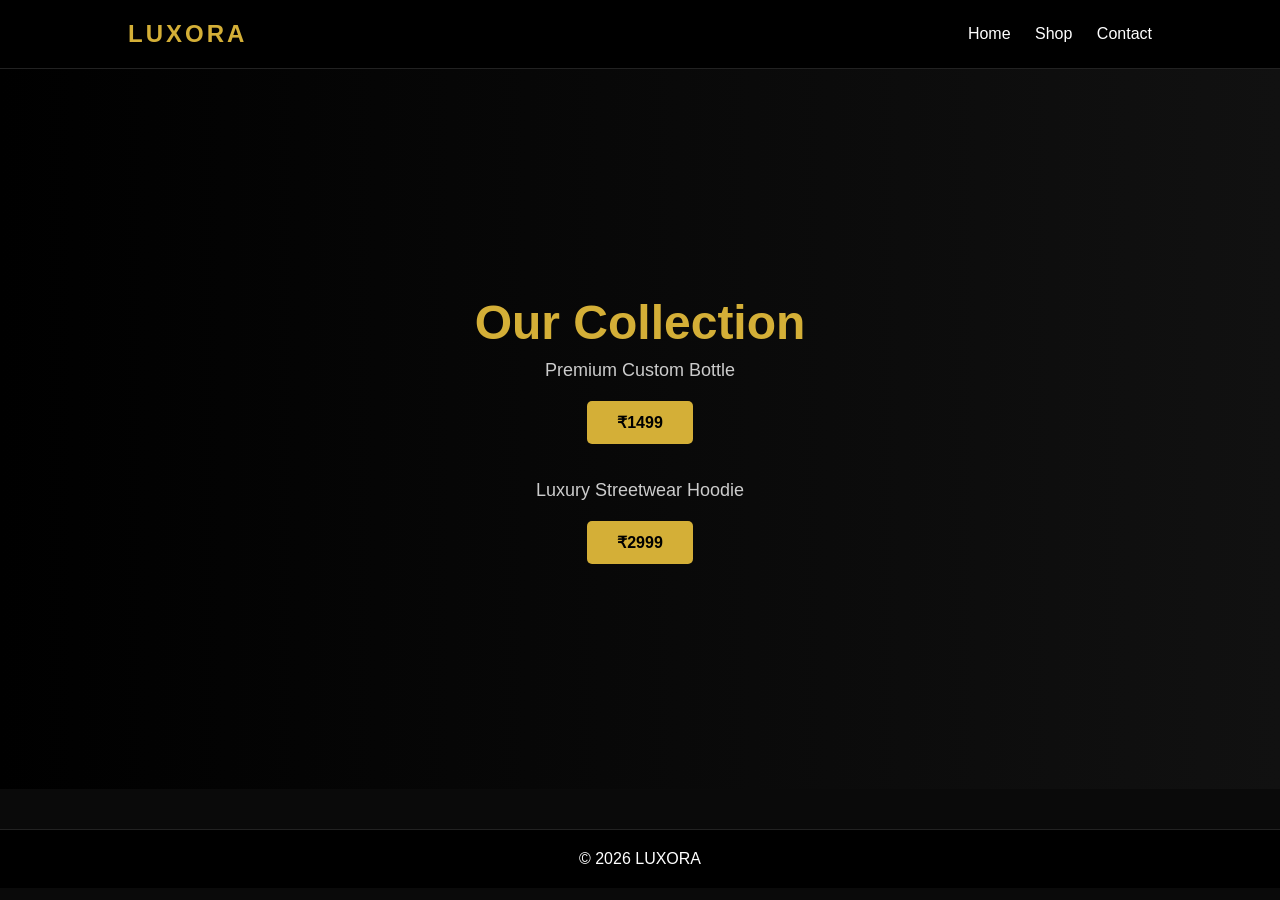
==== shop.html @ f888844c "Add initial shop.html file with basic structure" ====
<!DOCTYPE html>
<html>
<head>
<title>Shop | LUXORA</title>
<link rel="stylesheet" href="style.css">
</head>

<body>

<header>
<h1 class="logo">LUXORA</h1>

<nav>
<a href="index.html">Home</a>
<a href="shop.html">Shop</a>
<a href="contact.html">Contact</a>
</nav>
</header>

<section class="hero">

<h2>Our Collection</h2>

<p>Premium Custom Bottle</p>
<a class="btn">₹1499</a>

<br><br>

<p>Luxury Streetwear Hoodie</p>
<a class="btn">₹2999</a>

</section>

<footer>
<p>© 2026 LUXORA</p>
</footer>

</body>
</html>
---- style.css ----
*{
margin:0;
padding:0;
box-sizing:border-box;
font-family:Arial, sans-serif;
}

body{
background:#0a0a0a;
color:white;
}

/* Header */

header{
display:flex;
justify-content:space-between;
align-items:center;
padding:20px 10%;
background:#000;
border-bottom:1px solid #222;
}

.logo{
color:#d4af37;
font-size:24px;
letter-spacing:3px;
}

nav a{
color:white;
text-decoration:none;
margin-left:20px;
transition:0.3s;
}

nav a:hover{
color:#d4af37;
}

/* Hero Section */

.hero{
height:80vh;
display:flex;
flex-direction:column;
justify-content:center;
align-items:center;
text-align:center;
background:linear-gradient(to right,#000,#111);
}

.hero h2{
font-size:48px;
color:#d4af37;
margin-bottom:10px;
}

.hero p{
font-size:18px;
margin-bottom:20px;
color:#ccc;
}

.btn{
padding:12px 30px;
background:#d4af37;
color:black;
text-decoration:none;
font-weight:bold;
border-radius:5px;
transition:0.3s;
}

.btn:hover{
background:white;
}

/* Footer */

footer{
text-align:center;
padding:20px;
background:#000;
border-top:1px solid #222;
margin-top:40px;
}
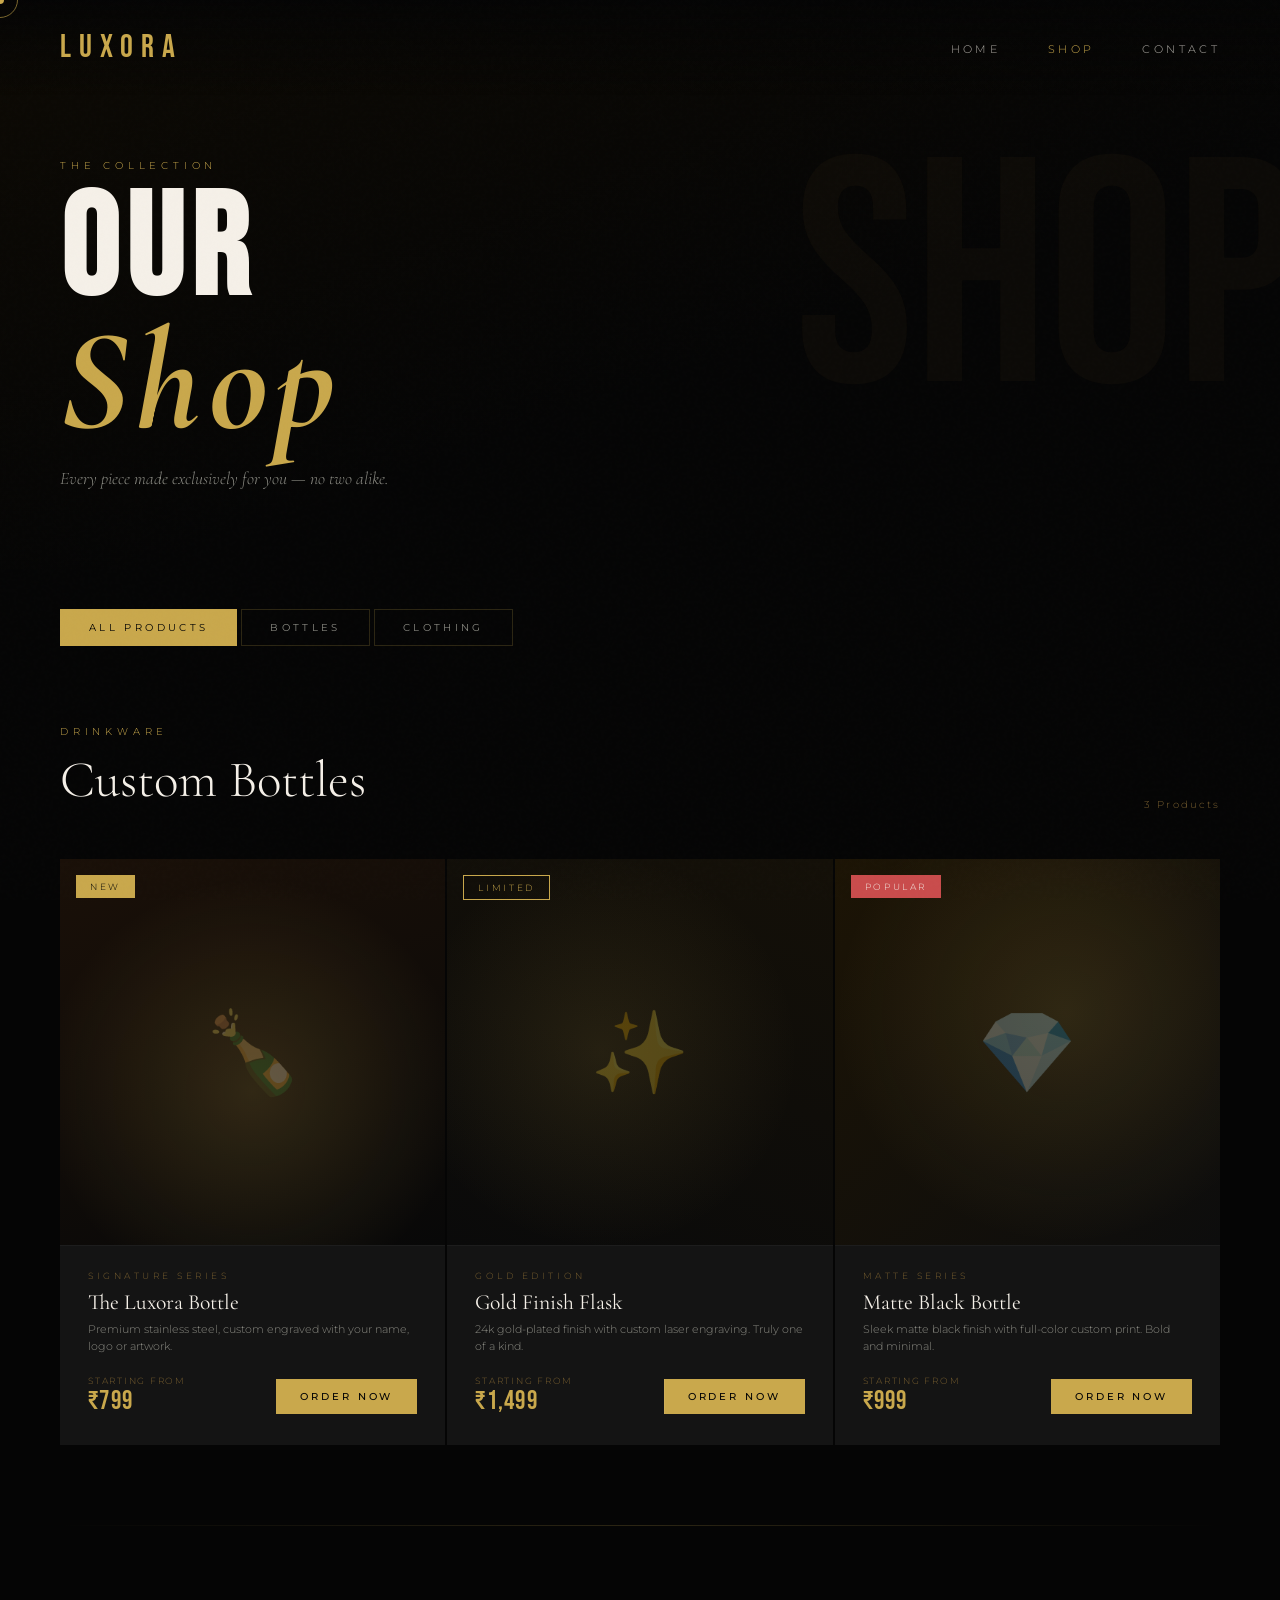
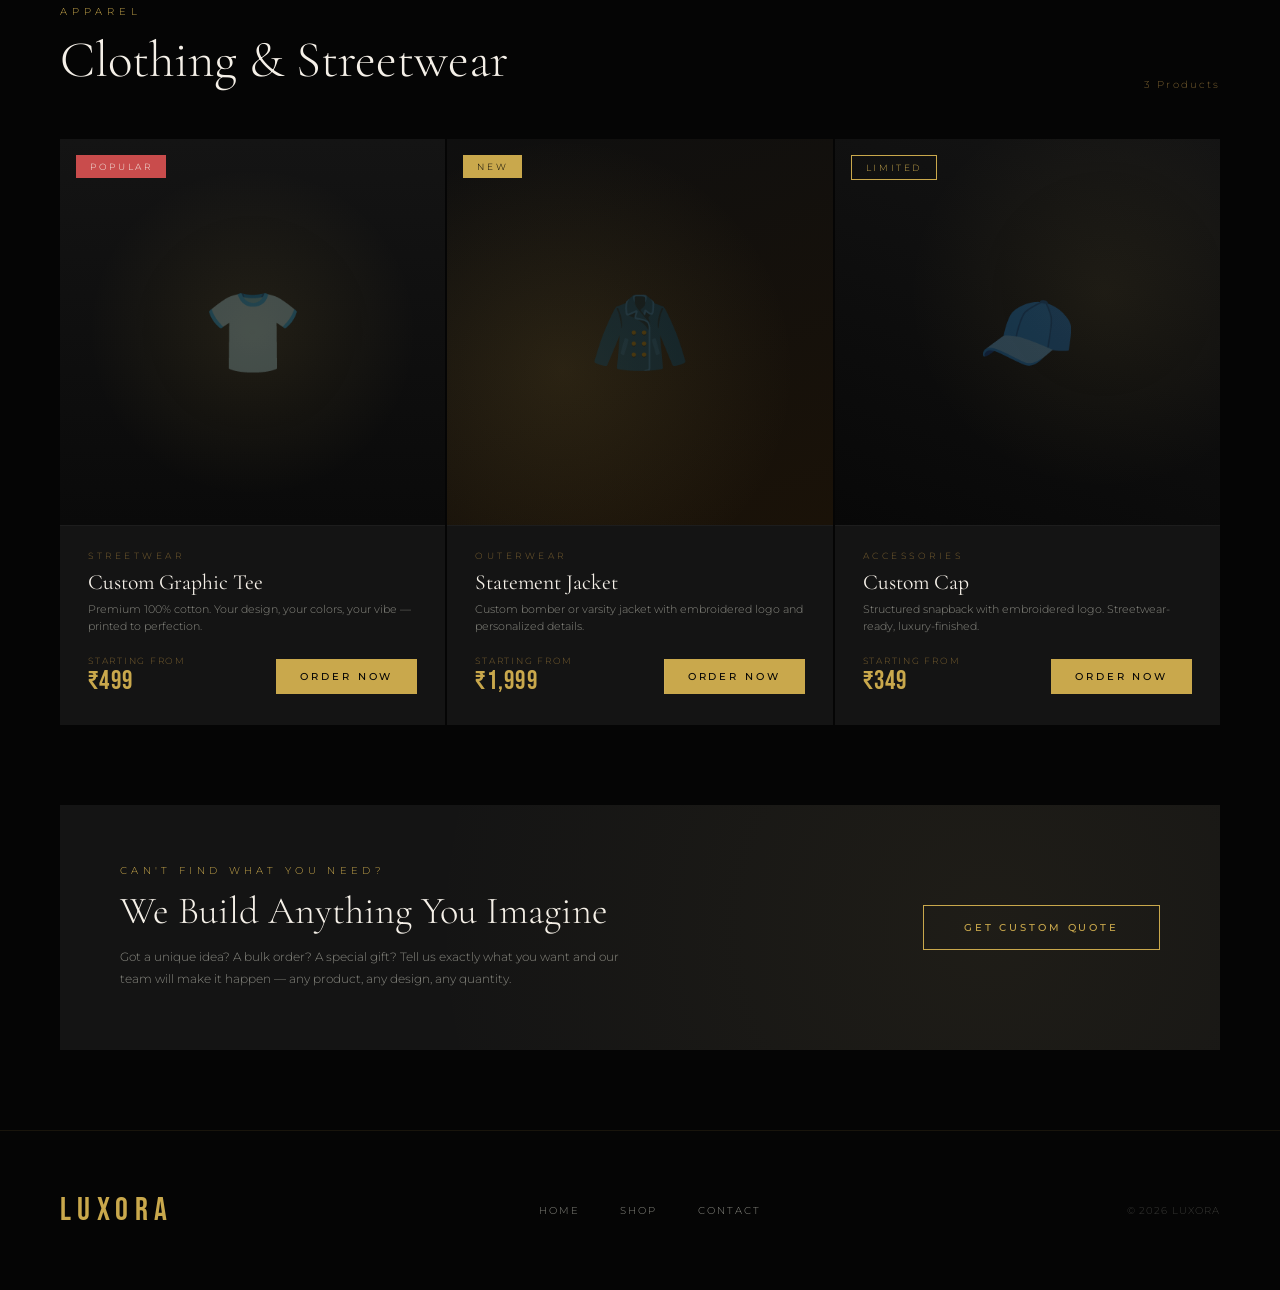
==== commit 257969a4: "Shop.html" ====
--- a/shop.html
+++ b/shop.html
@@ -1,39 +1,394 @@
 <!DOCTYPE html>
-<html>
+<html lang="en">
 <head>
-<title>Shop | LUXORA</title>
-<link rel="stylesheet" href="style.css">
+  <meta charset="UTF-8"/>
+  <meta name="viewport" content="width=device-width, initial-scale=1.0"/>
+  <title>LUXORA | Shop</title>
+  <link href="https://fonts.googleapis.com/css2?family=Cormorant+Garamond:ital,wght@0,300;0,400;0,600;1,300;1,400&family=Bebas+Neue&family=Montserrat:wght@200;300;400;500&display=swap" rel="stylesheet"/>
+  <style>
+    :root {
+      --gold: #c9a84c;
+      --gold-light: #e8c97a;
+      --gold-dim: #7a6030;
+      --black: #050505;
+      --dark: #0d0d0d;
+      --dark2: #141414;
+      --white: #f5f0e8;
+      --gray: #888880;
+    }
+    *, *::before, *::after { margin: 0; padding: 0; box-sizing: border-box; }
+    html { scroll-behavior: smooth; }
+    body { background: var(--black); color: var(--white); font-family: 'Montserrat', sans-serif; font-weight: 300; overflow-x: hidden; cursor: none; }
+
+    .cursor { position: fixed; width: 8px; height: 8px; background: var(--gold); border-radius: 50%; pointer-events: none; z-index: 9999; transform: translate(-50%,-50%); }
+    .cursor-ring { position: fixed; width: 36px; height: 36px; border: 1px solid var(--gold); border-radius: 50%; pointer-events: none; z-index: 9998; transform: translate(-50%,-50%); transition: all 0.15s ease; opacity: 0.6; }
+
+    body::before { content:''; position:fixed; inset:0; background-image:url("data:image/svg+xml,%3Csvg viewBox='0 0 256 256' xmlns='http://www.w3.org/2000/svg'%3E%3Cfilter id='noise'%3E%3CfeTurbulence type='fractalNoise' baseFrequency='0.9' numOctaves='4' stitchTiles='stitch'/%3E%3C/filter%3E%3Crect width='100%25' height='100%25' filter='url(%23noise)' opacity='0.04'/%3E%3C/svg%3E"); pointer-events:none; z-index:1000; opacity:0.35; }
+
+    nav { position:fixed; top:0; left:0; right:0; z-index:500; display:flex; justify-content:space-between; align-items:center; padding:28px 60px; background:linear-gradient(to bottom,rgba(5,5,5,0.95),transparent); }
+    .nav-logo { font-family:'Bebas Neue',sans-serif; font-size:2rem; letter-spacing:0.25em; color:var(--gold); text-decoration:none; }
+    .nav-links { display:flex; gap:48px; list-style:none; }
+    .nav-links a { font-family:'Montserrat',sans-serif; font-weight:300; font-size:0.7rem; letter-spacing:0.3em; text-transform:uppercase; color:var(--white); text-decoration:none; opacity:0.7; transition:opacity 0.3s, color 0.3s; }
+    .nav-links a:hover, .nav-links a.active { opacity:1; color:var(--gold); }
+
+    /* PAGE HERO */
+    .page-hero { padding: 160px 60px 80px; background: linear-gradient(160deg, #0d0a04 0%, var(--black) 60%); position: relative; overflow: hidden; }
+    .page-hero::before { content:'SHOP'; position:absolute; right:-20px; top:50%; transform:translateY(-50%); font-family:'Bebas Neue',sans-serif; font-size:20rem; color:rgba(201,168,76,0.03); line-height:1; pointer-events:none; }
+    .page-hero-label { font-size:0.6rem; letter-spacing:0.5em; text-transform:uppercase; color:var(--gold); margin-bottom:16px; display:block; opacity:0; animation:fadeUp 0.8s ease forwards 0.2s; }
+    .page-hero-title { font-family:'Bebas Neue',sans-serif; font-size:clamp(4rem,12vw,9rem); letter-spacing:0.05em; line-height:0.9; opacity:0; animation:fadeUp 0.8s ease forwards 0.4s; }
+    .page-hero-title em { font-family:'Cormorant Garamond',serif; font-style:italic; color:var(--gold); }
+    .page-hero-sub { font-family:'Cormorant Garamond',serif; font-style:italic; color:var(--gray); font-size:1.1rem; margin-top:20px; opacity:0; animation:fadeUp 0.8s ease forwards 0.6s; }
+
+    @keyframes fadeUp { from{opacity:0;transform:translateY(30px)} to{opacity:1;transform:translateY(0)} }
+
+    /* FILTER TABS */
+    .filter-wrap { padding: 40px 60px 0; display:flex; gap:4px; }
+    .filter-btn { font-family:'Montserrat',sans-serif; font-size:0.6rem; letter-spacing:0.35em; text-transform:uppercase; padding:12px 28px; border:1px solid rgba(201,168,76,0.2); background:transparent; color:var(--gray); cursor:pointer; transition:all 0.3s; }
+    .filter-btn:hover { border-color:var(--gold); color:var(--white); }
+    .filter-btn.active { background:var(--gold); color:var(--black); border-color:var(--gold); }
+
+    /* SECTION */
+    .shop-section { padding: 80px 60px; }
+    .shop-section-header { display:flex; justify-content:space-between; align-items:flex-end; margin-bottom:48px; }
+    .section-label { font-size:0.6rem; letter-spacing:0.5em; text-transform:uppercase; color:var(--gold); margin-bottom:12px; display:block; }
+    .section-title { font-family:'Cormorant Garamond',serif; font-size:clamp(2rem,4vw,3.5rem); font-weight:300; }
+    .section-count { font-size:0.65rem; letter-spacing:0.2em; color:var(--gold-dim); }
+
+    /* PRODUCT GRID */
+    .product-grid { display:grid; grid-template-columns:repeat(3,1fr); gap:2px; }
+
+    .product-card { background:var(--dark2); position:relative; overflow:hidden; cursor:none; }
+    .product-card-inner { position:relative; }
+    .product-img {
+      aspect-ratio:1/1;
+      position:relative;
+      overflow:hidden;
+      display:flex;
+      align-items:center;
+      justify-content:center;
+    }
+    .product-img-bg { position:absolute; inset:0; transition:transform 0.6s ease; }
+    .product-card:hover .product-img-bg { transform:scale(1.08); }
+    .product-emoji { font-size:5rem; position:relative; z-index:1; opacity:0.25; transition:opacity 0.4s, transform 0.4s; }
+    .product-card:hover .product-emoji { opacity:0.4; transform:scale(1.1); }
+
+    /* unique bg per card */
+    .bg-b1 { background: radial-gradient(circle at 50% 60%, rgba(201,168,76,0.18) 0%, transparent 70%), linear-gradient(160deg,#1a1008,#080808); }
+    .bg-b2 { background: radial-gradient(circle at 40% 50%, rgba(201,168,76,0.12) 0%, transparent 65%), linear-gradient(200deg,#141008,#0a0a0a); }
+    .bg-b3 { background: radial-gradient(circle at 60% 40%, rgba(201,168,76,0.15) 0%, transparent 70%), linear-gradient(140deg,#1c1405,#0d0d0d); }
+    .bg-c1 { background: radial-gradient(circle at 50% 50%, rgba(201,168,76,0.1) 0%, transparent 60%), linear-gradient(180deg,#141414,#0a0a0a); }
+    .bg-c2 { background: radial-gradient(circle at 30% 60%, rgba(201,168,76,0.12) 0%, transparent 65%), linear-gradient(160deg,#0f0f0f,#1a1208); }
+    .bg-c3 { background: radial-gradient(circle at 70% 40%, rgba(201,168,76,0.08) 0%, transparent 55%), linear-gradient(200deg,#141414,#080808); }
+
+    .product-badge { position:absolute; top:16px; left:16px; font-size:0.55rem; letter-spacing:0.3em; text-transform:uppercase; padding:6px 14px; z-index:2; }
+    .badge-new { background:var(--gold); color:var(--black); }
+    .badge-hot { background:#c94c4c; color:var(--white); }
+    .badge-ltd { background:transparent; border:1px solid var(--gold); color:var(--gold); }
+
+    .product-info { padding:24px 28px 28px; border-top:1px solid rgba(255,255,255,0.04); }
+    .product-category { font-size:0.55rem; letter-spacing:0.4em; text-transform:uppercase; color:var(--gold-dim); margin-bottom:8px; }
+    .product-name { font-family:'Cormorant Garamond',serif; font-size:1.35rem; font-weight:400; color:var(--white); margin-bottom:6px; }
+    .product-tagline { font-size:0.68rem; color:var(--gray); line-height:1.6; margin-bottom:20px; }
+    .product-footer { display:flex; justify-content:space-between; align-items:center; }
+    .product-price { }
+    .price-from { font-size:0.55rem; letter-spacing:0.2em; text-transform:uppercase; color:var(--gold-dim); display:block; }
+    .price-value { font-family:'Bebas Neue',sans-serif; font-size:1.6rem; color:var(--gold); letter-spacing:0.05em; }
+    .price-note { font-size:0.55rem; color:var(--gold-dim); }
+
+    .btn-order { font-family:'Montserrat',sans-serif; font-size:0.6rem; font-weight:500; letter-spacing:0.3em; text-transform:uppercase; text-decoration:none; padding:12px 24px; background:var(--gold); color:var(--black); transition:all 0.3s; position:relative; overflow:hidden; border:none; cursor:pointer; }
+    .btn-order::before { content:''; position:absolute; inset:0; background:var(--white); transform:translateX(-100%); transition:transform 0.3s; }
+    .btn-order:hover::before { transform:translateX(0); }
+    .btn-order span { position:relative; z-index:1; }
+
+    .product-overlay { position:absolute; inset:0; border:1px solid transparent; pointer-events:none; transition:border-color 0.4s; }
+    .product-card:hover .product-overlay { border-color:rgba(201,168,76,0.3); }
+
+    /* DIVIDER */
+    .section-divider { margin: 0 60px; height:1px; background:linear-gradient(to right, transparent, rgba(201,168,76,0.2), transparent); }
+
+    /* CUSTOM BANNER */
+    .custom-banner { margin:0 60px 80px; background:var(--dark2); padding:60px; display:grid; grid-template-columns:1fr auto; gap:40px; align-items:center; position:relative; overflow:hidden; }
+    .custom-banner::before { content:''; position:absolute; inset:0; background:radial-gradient(circle at 80% 50%, rgba(201,168,76,0.06) 0%, transparent 60%); }
+    .custom-banner-tag { font-size:0.6rem; letter-spacing:0.45em; text-transform:uppercase; color:var(--gold); margin-bottom:12px; display:block; }
+    .custom-banner-title { font-family:'Cormorant Garamond',serif; font-size:clamp(1.5rem,3vw,2.5rem); font-weight:300; margin-bottom:12px; }
+    .custom-banner-text { font-size:0.75rem; color:var(--gray); line-height:1.8; max-width:500px; }
+    .btn-outline { font-family:'Montserrat',sans-serif; font-size:0.6rem; font-weight:500; letter-spacing:0.3em; text-transform:uppercase; text-decoration:none; padding:16px 40px; border:1px solid var(--gold); color:var(--gold); transition:all 0.3s; white-space:nowrap; }
+    .btn-outline:hover { background:var(--gold); color:var(--black); }
+
+    /* FOOTER */
+    footer { background:var(--black); padding:60px; border-top:1px solid rgba(201,168,76,0.1); display:flex; justify-content:space-between; align-items:center; }
+    .footer-logo { font-family:'Bebas Neue',sans-serif; font-size:2rem; letter-spacing:0.2em; color:var(--gold); }
+    .footer-links-row { display:flex; gap:40px; }
+    .footer-links-row a { font-size:0.65rem; letter-spacing:0.2em; text-transform:uppercase; color:var(--gray); text-decoration:none; transition:color 0.3s; }
+    .footer-links-row a:hover { color:var(--gold); }
+    .footer-copy { font-size:0.6rem; color:rgba(136,136,128,0.4); letter-spacing:0.1em; }
+
+    /* Reveal */
+    .reveal { opacity:0; transform:translateY(30px); transition:opacity 0.7s ease, transform 0.7s ease; }
+    .reveal.visible { opacity:1; transform:translateY(0); }
+
+    @media(max-width:768px){
+      nav{padding:24px;}
+      .nav-links{gap:20px;}
+      .page-hero{padding:120px 24px 60px;}
+      .filter-wrap{padding:32px 24px 0; flex-wrap:wrap;}
+      .shop-section{padding:60px 24px;}
+      .product-grid{grid-template-columns:1fr;}
+      .section-divider{margin:0 24px;}
+      .custom-banner{margin:0 24px 60px; grid-template-columns:1fr; padding:40px 24px;}
+      footer{flex-direction:column; gap:24px; padding:40px 24px; text-align:center;}
+      .footer-links-row{flex-wrap:wrap; justify-content:center;}
+    }
+  </style>
 </head>
-
 <body>
 
-<header>
-<h1 class="logo">LUXORA</h1>
+<div class="cursor" id="cursor"></div>
+<div class="cursor-ring" id="cursorRing"></div>
 
 <nav>
-<a href="index.html">Home</a>
-<a href="shop.html">Shop</a>
-<a href="contact.html">Contact</a>
+  <a href="index.html" class="nav-logo">LUXORA</a>
+  <ul class="nav-links">
+    <li><a href="index.html">Home</a></li>
+    <li><a href="shop.html" class="active">Shop</a></li>
+    <li><a href="contact.html">Contact</a></li>
+  </ul>
 </nav>
-</header>
-
-<section class="hero">
-
-<h2>Our Collection</h2>
-
-<p>Premium Custom Bottle</p>
-<a class="btn">₹1499</a>
-
-<br><br>
-
-<p>Luxury Streetwear Hoodie</p>
-<a class="btn">₹2999</a>
-
+
+<!-- PAGE HERO -->
+<div class="page-hero">
+  <span class="page-hero-label">The Collection</span>
+  <h1 class="page-hero-title">OUR<br><em>Shop</em></h1>
+  <p class="page-hero-sub">Every piece made exclusively for you — no two alike.</p>
+</div>
+
+<!-- FILTER TABS -->
+<div class="filter-wrap reveal">
+  <button class="filter-btn active" onclick="filterProducts('all',this)">All Products</button>
+  <button class="filter-btn" onclick="filterProducts('bottles',this)">Bottles</button>
+  <button class="filter-btn" onclick="filterProducts('clothing',this)">Clothing</button>
+</div>
+
+<!-- BOTTLES SECTION -->
+<section class="shop-section" id="sec-bottles">
+  <div class="shop-section-header reveal">
+    <div>
+      <span class="section-label">Drinkware</span>
+      <h2 class="section-title">Custom Bottles</h2>
+    </div>
+    <span class="section-count">3 Products</span>
+  </div>
+  <div class="product-grid reveal">
+
+    <div class="product-card" data-cat="bottles">
+      <div class="product-card-inner">
+        <div class="product-img">
+          <div class="product-img-bg bg-b1"></div>
+          <div class="product-emoji">🍾</div>
+        </div>
+        <span class="product-badge badge-new">New</span>
+        <div class="product-overlay"></div>
+        <div class="product-info">
+          <div class="product-category">Signature Series</div>
+          <div class="product-name">The Luxora Bottle</div>
+          <div class="product-tagline">Premium stainless steel, custom engraved with your name, logo or artwork.</div>
+          <div class="product-footer">
+            <div class="product-price">
+              <span class="price-from">Starting from</span>
+              <span class="price-value">₹799</span>
+            </div>
+            <a href="contact.html" class="btn-order"><span>Order Now</span></a>
+          </div>
+        </div>
+      </div>
+    </div>
+
+    <div class="product-card" data-cat="bottles">
+      <div class="product-card-inner">
+        <div class="product-img">
+          <div class="product-img-bg bg-b2"></div>
+          <div class="product-emoji">✨</div>
+        </div>
+        <span class="product-badge badge-ltd">Limited</span>
+        <div class="product-overlay"></div>
+        <div class="product-info">
+          <div class="product-category">Gold Edition</div>
+          <div class="product-name">Gold Finish Flask</div>
+          <div class="product-tagline">24k gold-plated finish with custom laser engraving. Truly one of a kind.</div>
+          <div class="product-footer">
+            <div class="product-price">
+              <span class="price-from">Starting from</span>
+              <span class="price-value">₹1,499</span>
+            </div>
+            <a href="contact.html" class="btn-order"><span>Order Now</span></a>
+          </div>
+        </div>
+      </div>
+    </div>
+
+    <div class="product-card" data-cat="bottles">
+      <div class="product-card-inner">
+        <div class="product-img">
+          <div class="product-img-bg bg-b3"></div>
+          <div class="product-emoji">💎</div>
+        </div>
+        <span class="product-badge badge-hot">Popular</span>
+        <div class="product-overlay"></div>
+        <div class="product-info">
+          <div class="product-category">Matte Series</div>
+          <div class="product-name">Matte Black Bottle</div>
+          <div class="product-tagline">Sleek matte black finish with full-color custom print. Bold and minimal.</div>
+          <div class="product-footer">
+            <div class="product-price">
+              <span class="price-from">Starting from</span>
+              <span class="price-value">₹999</span>
+            </div>
+            <a href="contact.html" class="btn-order"><span>Order Now</span></a>
+          </div>
+        </div>
+      </div>
+    </div>
+
+  </div>
 </section>
 
+<div class="section-divider"></div>
+
+<!-- CLOTHING SECTION -->
+<section class="shop-section" id="sec-clothing">
+  <div class="shop-section-header reveal">
+    <div>
+      <span class="section-label">Apparel</span>
+      <h2 class="section-title">Clothing & Streetwear</h2>
+    </div>
+    <span class="section-count">3 Products</span>
+  </div>
+  <div class="product-grid reveal">
+
+    <div class="product-card" data-cat="clothing">
+      <div class="product-card-inner">
+        <div class="product-img">
+          <div class="product-img-bg bg-c1"></div>
+          <div class="product-emoji">👕</div>
+        </div>
+        <span class="product-badge badge-hot">Popular</span>
+        <div class="product-overlay"></div>
+        <div class="product-info">
+          <div class="product-category">Streetwear</div>
+          <div class="product-name">Custom Graphic Tee</div>
+          <div class="product-tagline">Premium 100% cotton. Your design, your colors, your vibe — printed to perfection.</div>
+          <div class="product-footer">
+            <div class="product-price">
+              <span class="price-from">Starting from</span>
+              <span class="price-value">₹499</span>
+            </div>
+            <a href="contact.html" class="btn-order"><span>Order Now</span></a>
+          </div>
+        </div>
+      </div>
+    </div>
+
+    <div class="product-card" data-cat="clothing">
+      <div class="product-card-inner">
+        <div class="product-img">
+          <div class="product-img-bg bg-c2"></div>
+          <div class="product-emoji">🧥</div>
+        </div>
+        <span class="product-badge badge-new">New</span>
+        <div class="product-overlay"></div>
+        <div class="product-info">
+          <div class="product-category">Outerwear</div>
+          <div class="product-name">Statement Jacket</div>
+          <div class="product-tagline">Custom bomber or varsity jacket with embroidered logo and personalized details.</div>
+          <div class="product-footer">
+            <div class="product-price">
+              <span class="price-from">Starting from</span>
+              <span class="price-value">₹1,999</span>
+            </div>
+            <a href="contact.html" class="btn-order"><span>Order Now</span></a>
+          </div>
+        </div>
+      </div>
+    </div>
+
+    <div class="product-card" data-cat="clothing">
+      <div class="product-card-inner">
+        <div class="product-img">
+          <div class="product-img-bg bg-c3"></div>
+          <div class="product-emoji">🧢</div>
+        </div>
+        <span class="product-badge badge-ltd">Limited</span>
+        <div class="product-overlay"></div>
+        <div class="product-info">
+          <div class="product-category">Accessories</div>
+          <div class="product-name">Custom Cap</div>
+          <div class="product-tagline">Structured snapback with embroidered logo. Streetwear-ready, luxury-finished.</div>
+          <div class="product-footer">
+            <div class="product-price">
+              <span class="price-from">Starting from</span>
+              <span class="price-value">₹349</span>
+            </div>
+            <a href="contact.html" class="btn-order"><span>Order Now</span></a>
+          </div>
+        </div>
+      </div>
+    </div>
+
+  </div>
+</section>
+
+<!-- CUSTOM BANNER -->
+<div class="custom-banner reveal">
+  <div>
+    <span class="custom-banner-tag">Can't find what you need?</span>
+    <h3 class="custom-banner-title">We Build Anything You Imagine</h3>
+    <p class="custom-banner-text">Got a unique idea? A bulk order? A special gift? Tell us exactly what you want and our team will make it happen — any product, any design, any quantity.</p>
+  </div>
+  <a href="contact.html" class="btn-outline">Get Custom Quote</a>
+</div>
+
 <footer>
-<p>© 2026 LUXORA</p>
+  <div class="footer-logo">LUXORA</div>
+  <div class="footer-links-row">
+    <a href="index.html">Home</a>
+    <a href="shop.html">Shop</a>
+    <a href="contact.html">Contact</a>
+  </div>
+  <span class="footer-copy">© 2026 LUXORA</span>
 </footer>
 
+<script>
+  // Cursor
+  const cursor = document.getElementById('cursor');
+  const ring = document.getElementById('cursorRing');
+  let mx=0,my=0,rx=0,ry=0;
+  document.addEventListener('mousemove', e=>{mx=e.clientX;my=e.clientY;});
+  function animCursor(){
+    cursor.style.left=mx+'px';cursor.style.top=my+'px';
+    rx+=(mx-rx)*0.12;ry+=(my-ry)*0.12;
+    ring.style.left=rx+'px';ring.style.top=ry+'px';
+    requestAnimationFrame(animCursor);
+  }
+  animCursor();
+
+  // Filter
+  function filterProducts(cat, btn) {
+    document.querySelectorAll('.filter-btn').forEach(b=>b.classList.remove('active'));
+    btn.classList.add('active');
+    const bottlesSec = document.getElementById('sec-bottles');
+    const clothingSec = document.getElementById('sec-clothing');
+    if(cat==='all'){bottlesSec.style.display='block';clothingSec.style.display='block';}
+    else if(cat==='bottles'){bottlesSec.style.display='block';clothingSec.style.display='none';}
+    else{bottlesSec.style.display='none';clothingSec.style.display='block';}
+  }
+
+  // Reveal
+  const obs = new IntersectionObserver((entries)=>{
+    entries.forEach((e,i)=>{
+      if(e.isIntersecting){setTimeout(()=>e.target.classList.add('visible'),i*80);obs.unobserve(e.target);}
+    });
+  },{threshold:0.1});
+  document.querySelectorAll('.reveal').forEach(r=>obs.observe(r));
+</script>
 </body>
 </html>
